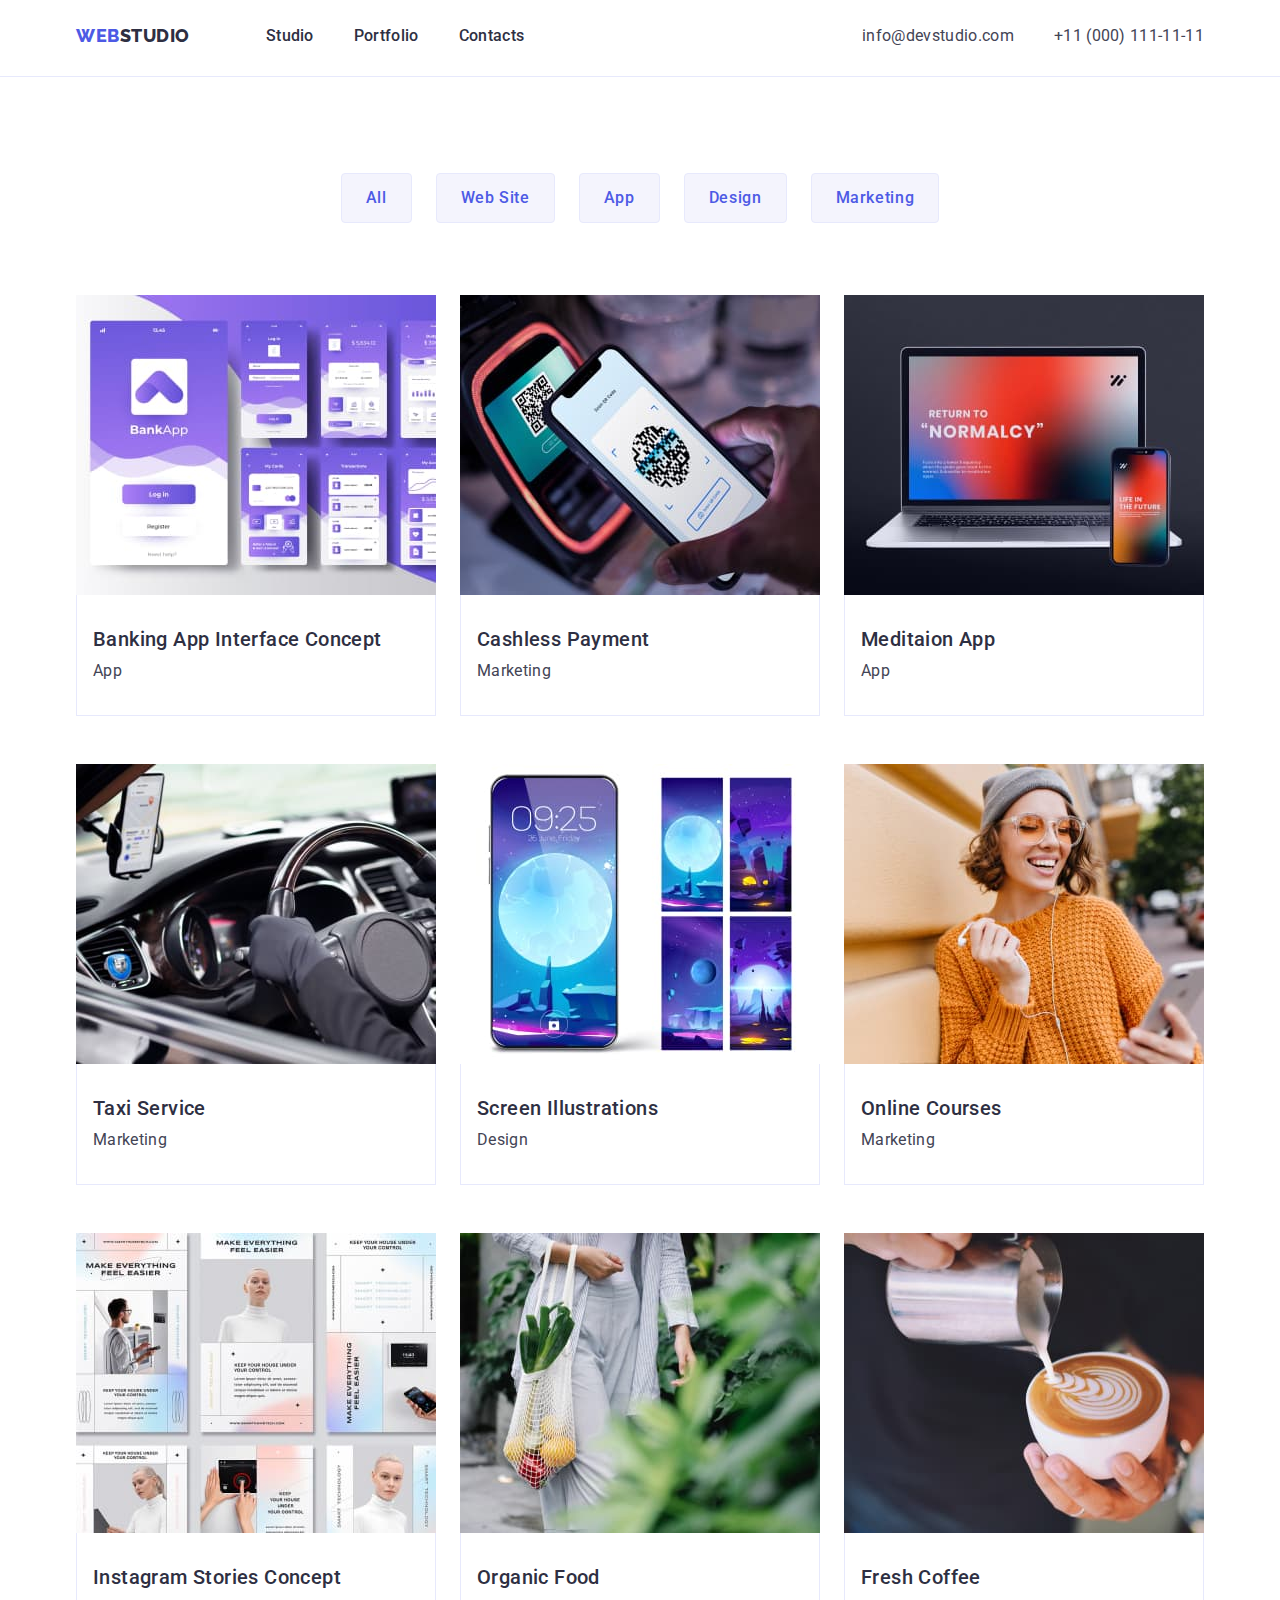
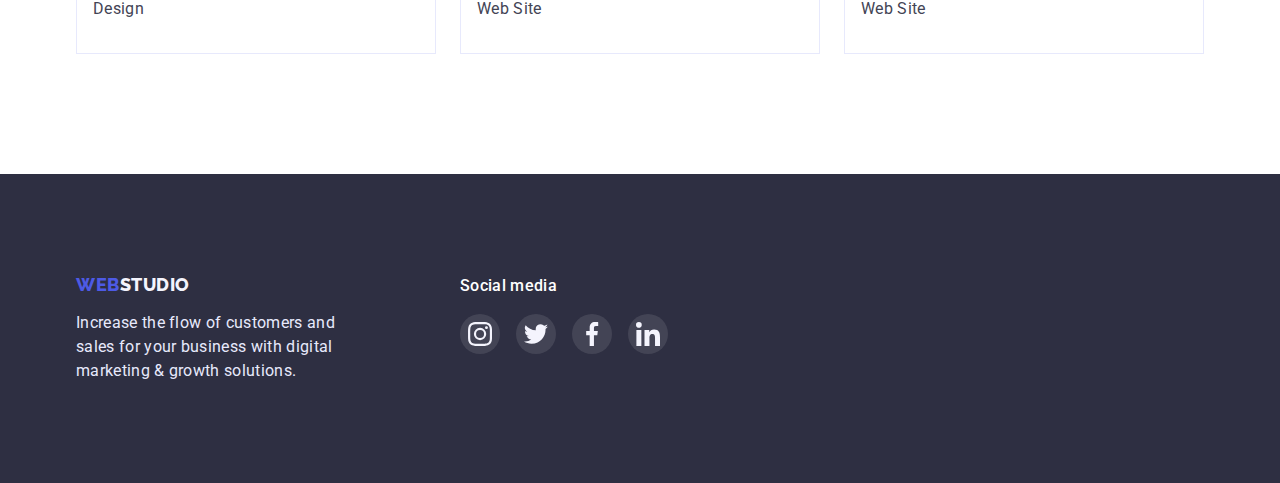
==== portfolio.html @ 8d1b03d1 "homework-5" ====
<!DOCTYPE html>
<html lang="en">
<head>
    <meta charset="UTF-8">
    <meta http-equiv="X-UA-Compatible" content="IE=edge">
    <meta name="viewport" content="width=device-width, initial-scale=1.0">
    <title>WEBSTUDIO</title>
    <link rel="stylesheet" href="https://cdn.jsdelivr.net/npm/modern-normalize@1.1.0/modern-normalize.min.css">
    <link rel="preconnect" href="https://fonts.googleapis.com">
    <link rel="preconnect" href="https://fonts.gstatic.com" crossorigin>
    <link href="https://fonts.googleapis.com/css2?family=Raleway:wght@800&family=Roboto:wght@400;500;700;900&display=swap" rel="stylesheet">
    <link rel="stylesheet" href="./css/styles.css">
    <link rel="stylesheet" href="">
</head>

<!------------------------------------------ Header ----------------------------------------------->

<body>
    <header class="header">
        <div class="container page-header-container">
            <nav class="header-navigation"> 
                <a class="logo link" href="./index.html">WEB<span class="logo-studio">STUDIO</span></a>
            <ul class="header-list list">
                <li class="header-item">
                    <a href="./index.html" class="header-link link">Studio</a></li>
                <li class="header-item">
                    <a href="./index.html" class="header-link link">Portfolio</a></li>
                <li class="header-item">
                    <a href="" class="header-link link">Contacts</a></li>            
            </ul>
        </nav>
        <ul class="contact list">
            <li class="contact-item"><a class="post-box link" href="mailto:info@devstudio.com">info@devstudio.com</a></li>
            <li class="contact-item"><a class="phone-number link" href="tel:+11(000)1111111"> +11 (000) 111-11-11</a></li>
        </ul>
        </div>
        </header>
    </div>
 <!--------------------------------------- /Header ----------------------------------------------->


<!-------------------------------------- Promo-Section --------------------------------------------->

<main>
 <section class="promo-section section-portfolio">
  <div class="container">
    <ul class="list btn-wrap">
        <li class="btn-item"><button class="btn" type="button">All</button></li>
        <li class="btn-item"><button class="btn" type="button">Web Site</button></li>
        <li class="btn-item"><button class="btn" type="button">App</button></li>
        <li class="btn-item"><button class="btn" type="button">Design</button></li>
        <li class="btn-item"><button class="btn" type="button">Marketing</button></li>
    </ul>

    <ul class="promo-list list">
        <li class="promo-card">
        <a href="" class="promo-card-link">
    <div class="overlay-promo-card">
        <img src="./img/gallery_1.jpg" alt="banking program" width="360"> 
        <p class="overlay">14 Stylish and User-Friendly App Design Concepts · Task Manager App · Calorie Tracker App · Exotic Fruit Ecommerce App · Cloud Storage App </p>
    </div> </a>
    <div class="promo-content">       
        <h2 class="first-title">Banking App Interface Concept</h2>
        <p class="first-text-title">App</p> 
    </div> 
    </li>
        <li class="promo-card">
        <a href="" class="promo-card-link">
        <div class="overlay-promo-card">
        <img src="./img/gallery_2.jpg" alt="cam scanner" width="360"> 
        <p class="overlay">14 Stylish and User-Friendly App Design Concepts · Task Manager App · Calorie Tracker App · Exotic Fruit Ecommerce App · Cloud Storage App </p>
        </div></a>
    <div class="promo-content">   
        <h2 class="first-title">Cashless Payment</h2>
        <p class="first-text-title">Marketing</p>
    </div> 
    </li>
        <li class="promo-card">
        <a href="" class="promo-card-link">
    <div class="overlay-promo-card">
        <img src="./img/gallery_3.jpg" alt="laptop and phone" width="360"> 
        <p class="overlay">14 Stylish and User-Friendly App Design Concepts · Task Manager App · Calorie Tracker App · Exotic Fruit Ecommerce App · Cloud Storage App </p>
    </div></a>
    <div class="promo-content">
        <h2 class="first-title">Meditaion App</h2>
        <p class="first-text-title">App</p>
    </div>      
    </li>
        <li class="promo-card">
        <a href="" class="promo-card-link">
    <div class="overlay-promo-card">
        <img src="./img/gallery_4.jpg" alt="the driver" width="360">
        <p class="overlay">14 Stylish and User-Friendly App Design Concepts · Task Manager App · Calorie Tracker App · Exotic Fruit Ecommerce App · Cloud Storage App </p>
    </div></a>
    <div class="promo-content">
        <h2 class="second-title">Taxi Service</h2>
        <p class="second-text-title">Marketing</p>
    </div> 
    </li>
        <li class="promo-card">
        <a href="" class="promo-card-link">
    <div class="overlay-promo-card">
        <img src="./img/gallery_5.jpg" alt="screen saver" width="360"> 
        <p class="overlay">14 Stylish and User-Friendly App Design Concepts · Task Manager App · Calorie Tracker App · Exotic Fruit Ecommerce App · Cloud Storage App </p>
    </div></a>
    <div class="promo-content">
        <h2 class="second-title">Screen Illustrations</h2>
        <p class="second-text-title">Design</p>
    </div> 
    </li>
        <li class="promo-card">
        <a href="" class="promo-card-link">
    <div class="overlay-promo-card">
        <img src="./img/gallery_6.jpg" alt="girl and phone" width="360"> 
        <p class="overlay">14 Stylish and User-Friendly App Design Concepts · Task Manager App · Calorie Tracker App · Exotic Fruit Ecommerce App · Cloud Storage App </p>
    </div></a>
    <div class="promo-content">
        <h2 class="second-title">Online Courses</h2>
        <p class="second-text-title">Marketing</p>
    </div> 
    </li>
        <li class="promo-card">
        <a href="" class="promo-card-link">
    <div class="overlay-promo-card">
        <img src="./img/gallery_7.jpg" alt="instagram stories" width="360">
        <p class="overlay">14 Stylish and User-Friendly App Design Concepts · Task Manager App · Calorie Tracker App · Exotic Fruit Ecommerce App · Cloud Storage App </p>
    </div></a>
    <div class="promo-content">
        <h2 class="third-title">Instagram Stories Concept</h2>
        <p class="third-text-title">Design</p>
    </div> 
    </li>
        <li class="promo-card">
        <a href="" class="promo-card-link">
    <div class="overlay-promo-card">
        <img src="./img/gallery_8.jpg" alt="food" width="360">
        <p class="overlay">14 Stylish and User-Friendly App Design Concepts · Task Manager App · Calorie Tracker App · Exotic Fruit Ecommerce App · Cloud Storage App </p>
    </div></a>
    <div class="promo-content">
        <h2 class="third-title">Organic Food</h2>
        <p class="third-text-title">Web Site</p>
    </div> 
    </li>
        <li class="promo-card">
        <a href="" class="promo-card-link">
    <div class="overlay-promo-card">
        <img src="./img/gallery_9.jpg" alt="a cup of coffee" width="360">
        <p class="overlay">14 Stylish and User-Friendly App Design Concepts · Task Manager App · Calorie Tracker App · Exotic Fruit Ecommerce App · Cloud Storage App </p>
    </div></a>
    <div class="promo-content">
        <h2 class="third-title">Fresh Coffee</h2>
        <p class="third-text-title">Web Site</p>
    </div> 
    </li>
    </ul>
  </div>
 </section>
</main>
<!-------------------------------------- /Promo-Section --------------------------------------------->

<!------------------------------------------ Footer ------------------------------------------------>

<footer class="footer">
<div class="container footer-container">
    
<div class="footer-logo">
        <a class="logo link" href="">WEB<span class="footer-logo-studio">STUDIO</span></a>
        <p class="footer-text">Increase the flow of customers and  sales for your business with digital marketing & growth solutions.</p>
</div>

<div class="social-media">
            <p class="social-text">Social media</p>
        <ul class="social-list list">
            <li class="social-item">
                <a href="" class="social-link">
                    <svg class="social-icon" width="24px" height="24px">
                        <use href="./img/icons.svg#icon-instagram"></use>
                    </svg>
                </a>
            </li>
            <li class="social-item">
            <a href="" class="social-link">
                <svg class="social-icon" width="24px" height="24px">
                    <use href="./img/icons.svg#icon-twitter"></use>
                </svg>
            </a></li>
            <li class="social-item">
                <a href="" class="social-link">
                    <svg class="social-icon" width="24px" height="24px">
                        <use href="./img/icons.svg#icon-facebook"></use>
                    </svg>
                </a>
            </li>
            <li class="social-item">
                <a href="" class="social-link">
                    <svg class="social-icon" width="24px" height="24px">
                        <use href="./img/icons.svg#icon-linkedin"></use>
                    </svg>
                </a>
            </li>
        </ul>
</div>

</div>
</footer>
</body>
</html>
<!------------------------------------------- /Footer ------------------------------------------------>
---- css/styles.css ----
:root {
    --accent-color: #4D5AE5;
    --headline-color: #2E2F42;
    --text-color: #434455;
    --footer-text-color:#E7E9FC;
    --btn-color: #4D5AE5;
    --btn-hover-color:#FFFFFF;
    --background-color: #2E2F42;
    --team-background-color: #F4F4FD;
    --customers-color:#2E2F42;
    }

body {
    font-family: 'Roboto', sans-serif;
    background: #FFFFFF;
    }

   button {
    cursor: pointer;
   }

   h1,
   h2,
   h3,
   h4,
   h5,
   h6,
   p {
    margin-top: 0%;
    margin-bottom: 0;
   }

   ul {
    margin-top: 0;
    margin-bottom: 0;
    padding-left: 0;
   }

   img {
    display: block;
   }

   .container {
    width: 1158px;
    margin-left: auto;
    margin-right: auto;
    padding-left: 15px;
    padding-right: 15px;
    /* outline: 1px solid red; */
   }

   .section {
    padding-top: 120px;
    padding-bottom: 120px;
   }
   
    .list {
    list-style: none;
    }

    .link {
    text-decoration: none;
    }

/*=================================== LOGO ====================================*/

.logo {
font-family: 'Raleway', sans-serif;
font-weight: 800;
font-size: 18px;
line-height: 1.17;
display: flex;
letter-spacing: 0.03em;
text-transform: uppercase;
color: #4D5AE5;
}

.logo-studio {
margin-right: 76px;
font-family: 'Raleway', sans-serif;
font-weight: 800;
font-size: 18px;
line-height: 1.17;
display: flex;
letter-spacing: 0.03em;
text-transform: uppercase;
color: #2E2F42;
}

.footer-logo-studio {
font-family: 'Raleway', sans-serif;
font-weight: 800;
font-size: 18px;
line-height: 1.17;
display: flex;
align-items: center;
letter-spacing: 0.03em;
text-transform: uppercase;
color: #F4F4FD;
}
/*=================================== /LOGO ====================================*/

/*================================ HEADER ====================================*/
.header {
padding-top: 24px;
padding-bottom: 28px;
border-bottom: 1px solid #E7E9FC;
border-top: none
}

.page-header-container {
display: flex;
align-items: center;
}

.header-navigation {
display: flex;
align-items: center;
}

.header-list {
display: flex;
align-items: center;
}



.header-item:not(:last-child) {
margin-right: 40px;

}
.contact {
display: flex;
margin-left: auto;
}

.contact > .contact-item:not(:last-child) {
margin-right: 40px;
}

.header-link {
position: relative;
font-weight: 500;
line-height: 1.5;
letter-spacing: 0.02em;
color: var(--headline-color);
transition: color 520ms cubic-bezier(0.4, 0, 0.2, 1); 
}

.header-link:hover,
.header-link:focus {
color: var(--accent-color);
}


.header-link::after {
content: "";
position: absolute;
display: block;
width: 100%;
height: 4px;
left: 0px;
bottom: 0px;
top: 48px;
background: #404BBF;
border-radius: 2px;
opacity: 0;
transition: opacity 250ms cubic-bezier(0.4, 0, 0.2, 1);
}

.header-link:hover::after {
    opacity: 1;
}


/*=== CONTACT ===*/
.post-box {
font-weight: 400;
line-height: 1.5;
letter-spacing: 0.02em;
color: var(--text-color);
transition: color 520ms cubic-bezier(0.4, 0, 0.2, 1); 

}

.post-box:hover,
.post-box:focus {
color:var(--accent-color);
}

.phone-number {
font-weight: 400;
line-height: 1.5;
letter-spacing: 0.02em;
color: var(--text-color);
}

.phone-number:hover,
.phone-number:focus{
color: var(--accent-color);
}
/*================================ /HEADER ====================================*/

/*=================================== HERO ====================================*/
.hero {
background: var(--background-color);
background-image: linear-gradient(
to right, 
rgba(46, 47, 66, 0.7), 
rgba(46, 47, 66, 0.7)), url(../img/people-office.jpg); 
background-size: cover;
background-position: center;
max-width: 1440px;
height: 600px;
margin: auto;
padding-top: 192px;
padding-bottom: 192px;
}



.hero-text {
max-width: 496px; 
font-weight: 700;
font-size: 56px;
line-height: 1.07;letter-spacing: 0.02em;
color: #FFFFFF;
margin: auto;
margin-bottom: 48px;
}

.hero > .container {
text-align: center;
}

.hero-btn {
display: inline-block;
padding: 16px 32px;
border-radius: 4px;
border-color: transparent;

font-family: 'Roboto', sans-serif;
font-weight: 500;
font-size: 16px;
line-height: 1.5;
align-items: center;
letter-spacing: 0.04em;
background-color: #4D5AE5;;
color: var(--btn-hover-color);
transition: color 520ms cubic-bezier(0.4, 0, 0.2, 1), background-color 520ms cubic-bezier(0.4, 0, 0.2, 1); 
; 

}

.hero-btn:hover,
.hero-btn:focus {
background-color:#404BBF;
color: var(--btn-hover-color);
}
/*=================================== /HERO ====================================*/

/*================================= HEADING ====================================*/
.icon {
padding: 24px 24px;
width: 100%;
height: 100%;
width: 264px;
height: 112px;
background: #F4F4FD;
border-radius: 4px;
margin-bottom: 8px;

}

.heading-list {
display: flex;
align-items: center;
gap: 24px;
}

.item-wrap {
flex-basis: calc((100%-24px) / 4)
}

.heading-item {
font-weight: 500;
font-size: 20px;
line-height: 1.2;
letter-spacing: 0.02em;
color: var(--headline-color);
margin-bottom: 8px;
}

.heading-text {
font-weight: 400;
line-height: 1.5;
letter-spacing: 0.02em;
color: var(--text-color);
}
/*================================= /HEADING ====================================*/

/*================================= BENEFITS ====================================*/
.benefits {
padding-bottom: 120px;
}

.benefits-list {
display: flex;
flex-wrap: wrap;
gap: 24px;
}

.benefits-card {
flex-basis: calc((100% - 48px) / 3);   
}

.benefits-title {
font-weight: 700;
font-size: 36px;
line-height: 1.11;
letter-spacing: 0.02em;
text-transform: capitalize;
color: var(--headline-color);
text-align: center;
margin-bottom: 72px;
}

/*================================= /BENEFITS ===================================*/

/*=================================== TEAM =====================================*/

.team-soc-list {
display: flex;
justify-content: center;
gap: 24px;
margin-bottom: 32px;
}

.team-soc-icon {
    fill: #F4F4FD;;
}

.team-soc-link {
display: flex;
justify-content: center;
align-items: center;
width: 40px;
height: 40px;
border-radius: 50%;
background-color:#4D5AE5;
transition: background-color 520ms cubic-bezier(0.4, 0, 0.2, 1); 

}

.team-soc-link:hover,
.team-soc-link:focus {
    background-color: #404BBF;
}

.team {
background: var(--team-background-color);     
}

.item {
background: #FFFFFF;
box-shadow: 0px 1px 6px rgba(46, 47, 66, 0.08),
 0px 1px 1px rgba(46, 47, 66, 0.16), 
 0px 2px 1px rgba(46, 47, 66, 0.08);
}

.team-list {
display: flex;
flex-wrap: wrap;
gap: 24px;
}

.team-title {
font-weight: 700;
font-size: 36px;
line-height: 1.11;
letter-spacing: 0.02em;
text-transform: capitalize;
color: var(--headline-color);
text-align: center;
margin-bottom: 72px;
}

.team-people {
font-weight: 500;
font-size: 20px;
line-height: 1.2;
letter-spacing: 0.02em;
color: var(--headline-color);
text-align: center;
margin-top: 32px;
margin-bottom: 8px;
}

.profecia {
font-weight: 400;
line-height: 1.5;
letter-spacing: 0.02em;
color: var(--text-color);
text-align: center;
margin-bottom: 8px;
}
/*================================== /TEAM =====================================*/

/*================================= PROMO-SECTION ==============================*/
.overlay {
position: absolute;
font-size: 16px;
line-height: 24px;
letter-spacing: 0.02em;
left: 0;
top: 0;
width: 100%;
height: 100%;
padding-top: 40px;
padding-bottom: 164px;
padding-left: 32px;
padding-right: 32px;
color: #F4F4FD;
background-color:rgba(77, 90, 229, 1);
transform: translate(0, 100%);
transition: transform 250ms linear;
}

.overlay-promo-card {
    position: relative;
    overflow: hidden;
}

.promo-card-link:hover .overlay,
.promo-card-link:focus .overlay {
    transform: translate(0, 0);
}

.promo-card:hover {
box-shadow: 0px 1px 6px rgba(46, 47, 66, 0.08);
}

.btn-item :hover,
.btn-item :focus {
box-shadow: 0px 3px 1px rgba(0, 0, 0, 0.1),
0px 2px 1px rgba(0, 0, 0, 0.08),
0px 2px 2px rgba(0, 0, 0, 0.12);
}

.section-portfolio {
padding-bottom: 120px;
}

.promo-section {
padding-top: 96px;
}

.promo-content {
padding-top: 32px;
padding-bottom: 32px;
padding-left: 16px;
border: 1px solid #E7E9FC;
border-top: none
}

.promo-list {
display: flex;
flex-wrap: wrap;
column-gap: 24px;
row-gap: 48px;
}

.btn-wrap {
display: flex;
flex-wrap: wrap;
gap: 24px;
margin-bottom: 72px;
justify-content: center
}

.btn {
padding: 12px 24px;
border: 1px solid #E7E9FC;
border-radius: 4px;
font-family: 'Roboto', sans-serif;
font-weight: 500;
font-size: 16px;
line-height: 1.5;
display: flex;
align-items: center;
text-align: center;
letter-spacing: 0.04em;
background-color:#F4F4FD;
color: var(--btn-color);
transition: color 520ms cubic-bezier(0.4, 0, 0.2, 1), background-color 520ms cubic-bezier(0.4, 0, 0.2, 1); 

}

.btn:hover,
.btn:focus {
background-color:#404BBF;
color:  var(--btn-hover-color);
}

.first-title {
font-weight: 500;
font-size: 20px;
line-height: 1.2;
letter-spacing: 0.02em;
color: var(--headline-color);
margin-bottom: 8px;
}

.first-text-title {
font-weight: 400;
font-size: 16px;
line-height: 1.5;
letter-spacing: 0.02em;
color: var(--text-color);
}

.second-title {
font-weight: 500;
font-size: 20px;
line-height: 1.2;
letter-spacing: 0.02em;
color: var(--headline-color);
margin-bottom: 8px;
}

.second-text-title {
font-weight: 400;
font-size: 16px;
line-height: 1.5;
letter-spacing: 0.02em;
color: var(--text-color);
}

.third-title {
font-weight: 500;
font-size: 20px;
line-height: 1.2;
letter-spacing: 0.02em;
color: var(--headline-color);
margin-bottom: 8px;
}

.third-text-title {
font-weight: 400;
font-size: 16px;
line-height: 1.5;
letter-spacing: 0.02em;
color: var(--text-color);
}

/*================================= /PROMO-SECTION ==============================*/

/*================================= CUSTOMERS ==============================*/
.customers {
    padding-top: 130px;
    padding-bottom: 120px;
}

.customers-title {
    font-weight: 700;
    font-size: 36px;
    line-height: 40px;
    text-align: center;
    letter-spacing: 0.02em;
    text-transform: capitalize;
    color: var(--customers-color);
    margin-bottom: 72px;
}
    
.customers-link {
    display: flex;
    justify-content: center;
    align-items: center;
    height: 88px;
    width: 168px;
    border: 1px solid #8E8F99;
    border-radius: 4px;
    transition: 520ms cubic-bezier(0.4, 0, 0.2, 1); 

}

.customers-link:hover,
.customers-link:focus {
    border: 1px solid #404BBF;

}

.customers-list {
    display: flex;
    justify-content: center;
    gap: 24px;
}
    
.customers-link:hover .customers-icon,
.customers-link:focus .customers-icon {
    fill: #404BBF;

}

        
.customers-icon {
    padding: 16px 32px;
    width: 100%;
    height: 100%;
    fill: #8E8F99;
    transition: 520ms cubic-bezier(0.4, 0, 0.2, 1); 

}   
   
/*================================= /CUSTOMERS ==============================*/


/* ============================== FOOTER ====================================== */
.footer {
background: var(--background-color);
padding-top: 100px;
padding-bottom: 100px;
}

.footer> .container {
    display: flex;
}

/* === SOCIAL-MEDIA === */
.social-list {
display: flex;
justify-content: center;
gap: 16px;
}


.social-link {
display: flex;
justify-content: center;
align-items: center;
width:40px;
height:40px;
border-radius: 50%;
background-color: rgba(255, 255, 255, 0.1);
transition: background-color 520ms cubic-bezier(0.4, 0, 0.2, 1); 

}

.social-link:hover,
.social-link:focus {
background-color:rgba(49, 208, 170, 1);
}

.social-icon {
fill: rgba(244, 244, 253, 1);
}


/* === FOOTER-LOGO === */
.footer-logo {
display: block;
margin-right: 120px;
}

.footer-text {
font-family: 'Roboto', sans-serif;
font-weight: 400;
font-size: 16px;
line-height: 1.5;
letter-spacing: 0.02em;
color: var(--footer-text-color);
max-width: 264px;
margin-top: 16px;
}
    
.social-text {
font-weight: 500;
font-size: 16px;
line-height: 24px;
letter-spacing: 0.02em;
color: #FFFFFF;
margin-bottom: 16px;
}


/* ============================== /FOOTER ====================================== */


/* ============================== MODAL WINDOW ====================================== */

.backdrop {
position: fixed;
top: 0;
left: 0;
z-index: 101;
width: 100%;
height: 100%;
background-color: rgba(46, 47, 66, 0.4);
transition: opacity 250ms cubic-bezier(0.4, 0, 0.2, 1), visibility 250ms cubic-bezier(0.4, 0, 0.2, 1);
}


.backdrop.is-hidden {
opacity: 0;
visibility: hidden;
pointer-events: none;
}


.modal {
position: absolute;
top: 50%;
left: 50%;
transform: translate(-50%, -50%) scale(1) rotate(0);
width: 408px;
height: 576px;
background-color: #FCFCFC;
transition: transform 250ms cubic-bezier(0.4, 0, 0.2, 1);
}

.backdrop.is-hidden .modal {
    transform: translate(-50%, -50%) scale(0) rotate(-360deg);
}

.modal-close-btn {
    position: absolute;
    top: 24px;
    right: 24px;
    display: flex;
    justify-content: center;
    align-items: center;
    width: 30px;
    height: 30px;
    border-radius: 50%;
    background-color: #E7E9FC;
    border: 1px solid rgba(0, 0, 0, 0.1);
    padding: 0;
    transition: background-color 520ms cubic-bezier(0.4, 0, 0.2, 1);
    

}

.modal-close-btn:hover,
.modal-close-btn:focus {
    background-color: rgba(64, 75, 191, 1);
}

.modal-close-btn-icon {
    transition: fill 520ms cubic-bezier(0.4, 0, 0.2, 1);
}

.modal-close-btn:hover .modal-close-btn-icon,
.modal-close-btn:focus .modal-close-btn-icon {
    fill: rgba(255, 255, 255, 1);
}
/* ============================== /MODAL WINDOW ====================================== */
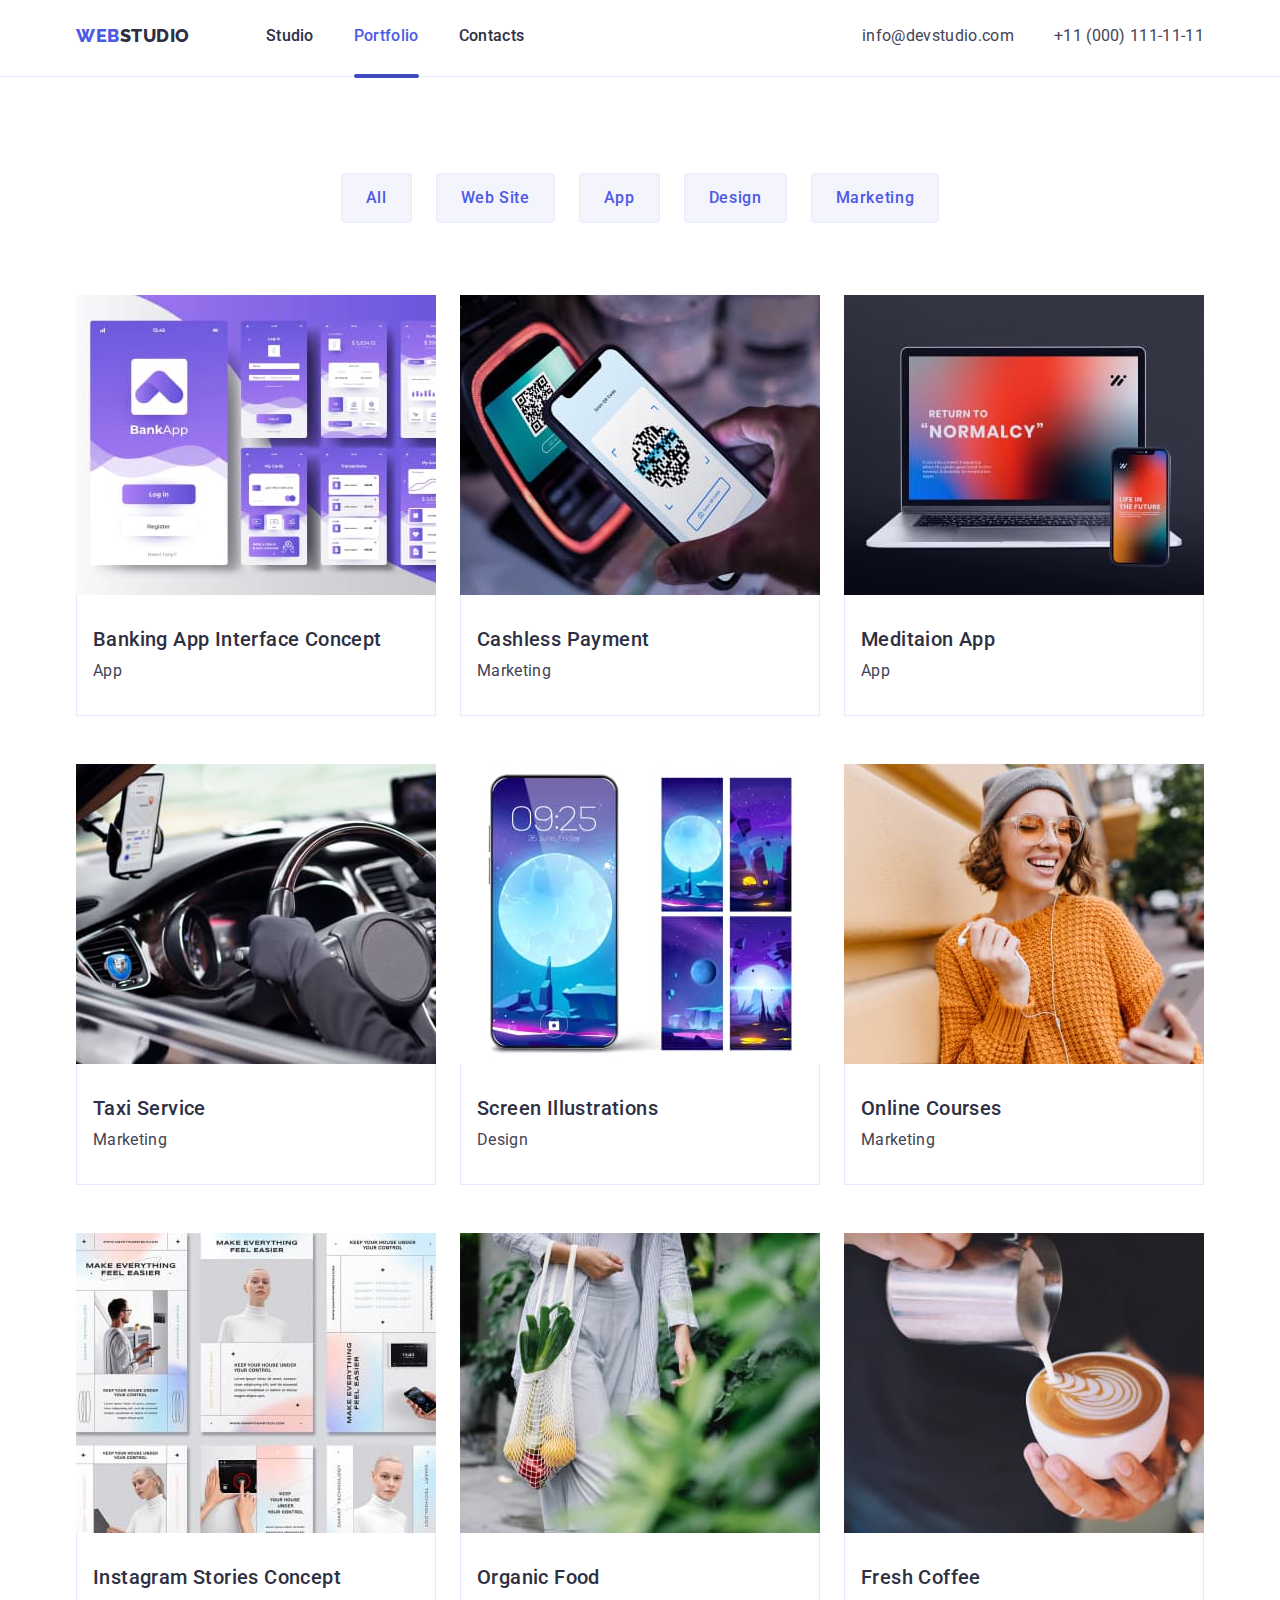
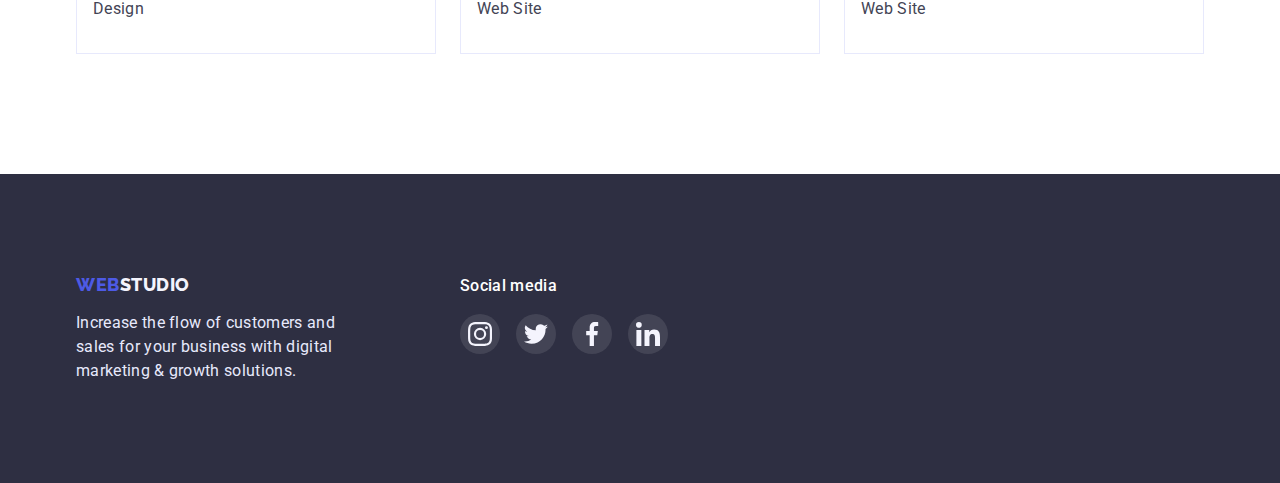
==== commit 9b752d28: "Correct-hm-5" ====
--- a/portfolio.html
+++ b/portfolio.html
@@ -22,9 +22,9 @@
                 <a class="logo link" href="./index.html">WEB<span class="logo-studio">STUDIO</span></a>
             <ul class="header-list list">
                 <li class="header-item">
-                    <a href="./index.html" class="header-link link">Studio</a></li>
+                    <a href="./index.html" class="header-link link ">Studio</a></li>
                 <li class="header-item">
-                    <a href="./index.html" class="header-link link">Portfolio</a></li>
+                    <a href="./index.html" class="header-link link current">Portfolio</a></li>
                 <li class="header-item">
                     <a href="" class="header-link link">Contacts</a></li>            
             </ul>
@@ -54,103 +54,103 @@
 
     <ul class="promo-list list">
         <li class="promo-card">
-        <a href="" class="promo-card-link">
-    <div class="overlay-promo-card">
+        <a href="" class="promo-card-link link">
+        <div class="overlay-promo-card">
         <img src="./img/gallery_1.jpg" alt="banking program" width="360"> 
         <p class="overlay">14 Stylish and User-Friendly App Design Concepts · Task Manager App · Calorie Tracker App · Exotic Fruit Ecommerce App · Cloud Storage App </p>
-    </div> </a>
+    </div> 
     <div class="promo-content">       
         <h2 class="first-title">Banking App Interface Concept</h2>
         <p class="first-text-title">App</p> 
-    </div> 
-    </li>
-        <li class="promo-card">
-        <a href="" class="promo-card-link">
+    </div> </a>
+    </li>
+        <li class="promo-card">
+        <a href="" class="promo-card-link link">
         <div class="overlay-promo-card">
         <img src="./img/gallery_2.jpg" alt="cam scanner" width="360"> 
         <p class="overlay">14 Stylish and User-Friendly App Design Concepts · Task Manager App · Calorie Tracker App · Exotic Fruit Ecommerce App · Cloud Storage App </p>
-        </div></a>
+        </div>
     <div class="promo-content">   
         <h2 class="first-title">Cashless Payment</h2>
         <p class="first-text-title">Marketing</p>
-    </div> 
-    </li>
-        <li class="promo-card">
-        <a href="" class="promo-card-link">
+    </div></a>
+    </li>
+        <li class="promo-card">
+        <a href="" class="promo-card-link link">
     <div class="overlay-promo-card">
         <img src="./img/gallery_3.jpg" alt="laptop and phone" width="360"> 
         <p class="overlay">14 Stylish and User-Friendly App Design Concepts · Task Manager App · Calorie Tracker App · Exotic Fruit Ecommerce App · Cloud Storage App </p>
-    </div></a>
+    </div>
     <div class="promo-content">
         <h2 class="first-title">Meditaion App</h2>
         <p class="first-text-title">App</p>
-    </div>      
-    </li>
-        <li class="promo-card">
-        <a href="" class="promo-card-link">
+    </div></a>     
+    </li>
+        <li class="promo-card">
+        <a href="" class="promo-card-link link">
     <div class="overlay-promo-card">
         <img src="./img/gallery_4.jpg" alt="the driver" width="360">
         <p class="overlay">14 Stylish and User-Friendly App Design Concepts · Task Manager App · Calorie Tracker App · Exotic Fruit Ecommerce App · Cloud Storage App </p>
-    </div></a>
+    </div>
     <div class="promo-content">
         <h2 class="second-title">Taxi Service</h2>
         <p class="second-text-title">Marketing</p>
-    </div> 
-    </li>
-        <li class="promo-card">
-        <a href="" class="promo-card-link">
+    </div></a>
+    </li>
+        <li class="promo-card">
+        <a href="" class="promo-card-link link">
     <div class="overlay-promo-card">
         <img src="./img/gallery_5.jpg" alt="screen saver" width="360"> 
         <p class="overlay">14 Stylish and User-Friendly App Design Concepts · Task Manager App · Calorie Tracker App · Exotic Fruit Ecommerce App · Cloud Storage App </p>
-    </div></a>
+    </div>
     <div class="promo-content">
         <h2 class="second-title">Screen Illustrations</h2>
         <p class="second-text-title">Design</p>
-    </div> 
-    </li>
-        <li class="promo-card">
-        <a href="" class="promo-card-link">
+    </div></a>
+    </li>
+        <li class="promo-card">
+        <a href="" class="promo-card-link link">
     <div class="overlay-promo-card">
         <img src="./img/gallery_6.jpg" alt="girl and phone" width="360"> 
         <p class="overlay">14 Stylish and User-Friendly App Design Concepts · Task Manager App · Calorie Tracker App · Exotic Fruit Ecommerce App · Cloud Storage App </p>
-    </div></a>
+    </div>
     <div class="promo-content">
         <h2 class="second-title">Online Courses</h2>
         <p class="second-text-title">Marketing</p>
-    </div> 
-    </li>
-        <li class="promo-card">
-        <a href="" class="promo-card-link">
+    </div></a>
+    </li>
+        <li class="promo-card">
+        <a href="" class="promo-card-link link">
     <div class="overlay-promo-card">
         <img src="./img/gallery_7.jpg" alt="instagram stories" width="360">
         <p class="overlay">14 Stylish and User-Friendly App Design Concepts · Task Manager App · Calorie Tracker App · Exotic Fruit Ecommerce App · Cloud Storage App </p>
-    </div></a>
+    </div>
     <div class="promo-content">
         <h2 class="third-title">Instagram Stories Concept</h2>
         <p class="third-text-title">Design</p>
-    </div> 
-    </li>
-        <li class="promo-card">
-        <a href="" class="promo-card-link">
+    </div></a>
+    </li>
+        <li class="promo-card">
+        <a href="" class="promo-card-link link">
     <div class="overlay-promo-card">
         <img src="./img/gallery_8.jpg" alt="food" width="360">
         <p class="overlay">14 Stylish and User-Friendly App Design Concepts · Task Manager App · Calorie Tracker App · Exotic Fruit Ecommerce App · Cloud Storage App </p>
-    </div></a>
+    </div>
     <div class="promo-content">
         <h2 class="third-title">Organic Food</h2>
         <p class="third-text-title">Web Site</p>
-    </div> 
-    </li>
-        <li class="promo-card">
-        <a href="" class="promo-card-link">
+    </div></a>
+    </li>
+        <li class="promo-card">
+        <a href="" class="promo-card-link link">
     <div class="overlay-promo-card">
         <img src="./img/gallery_9.jpg" alt="a cup of coffee" width="360">
         <p class="overlay">14 Stylish and User-Friendly App Design Concepts · Task Manager App · Calorie Tracker App · Exotic Fruit Ecommerce App · Cloud Storage App </p>
-    </div></a>
+    </div>
     <div class="promo-content">
         <h2 class="third-title">Fresh Coffee</h2>
         <p class="third-text-title">Web Site</p>
-    </div> 
+    </div></a>
     </li>
     </ul>
   </div>
--- a/css/styles.css
+++ b/css/styles.css
@@ -8,6 +8,7 @@
     --background-color: #2E2F42;
     --team-background-color: #F4F4FD;
     --customers-color:#2E2F42;
+    --transition: 250ms cubic-bezier(0.4, 0, 0.2, 1);
     }
 
 body {
@@ -72,7 +73,7 @@
 display: flex;
 letter-spacing: 0.03em;
 text-transform: uppercase;
-color: #4D5AE5;
+color: var(--accent-color);
 }
 
 .logo-studio {
@@ -144,7 +145,7 @@
 line-height: 1.5;
 letter-spacing: 0.02em;
 color: var(--headline-color);
-transition: color 520ms cubic-bezier(0.4, 0, 0.2, 1); 
+transition: color var(--transition); 
 }
 
 .header-link:hover,
@@ -165,8 +166,28 @@
 background: #404BBF;
 border-radius: 2px;
 opacity: 0;
-transition: opacity 250ms cubic-bezier(0.4, 0, 0.2, 1);
-}
+transition: transform var(--transition), opacity var(--transition);
+}
+
+.header-link.current::before {
+content: "";
+position: absolute;
+display: block;
+width: 100%;
+height: 4px;
+left: 0px;
+bottom: 0px;
+top: 48px;
+background: #404BBF;
+border-radius: 2px;
+opacity: 1;
+}
+
+
+.current {
+    color: #4D5AE5;
+}
+
 
 .header-link:hover::after {
     opacity: 1;
@@ -179,7 +200,7 @@
 line-height: 1.5;
 letter-spacing: 0.02em;
 color: var(--text-color);
-transition: color 520ms cubic-bezier(0.4, 0, 0.2, 1); 
+transition: color var(--transition); 
 
 }
 
@@ -245,9 +266,9 @@
 line-height: 1.5;
 align-items: center;
 letter-spacing: 0.04em;
-background-color: #4D5AE5;;
+background-color: var(--accent-color);
 color: var(--btn-hover-color);
-transition: color 520ms cubic-bezier(0.4, 0, 0.2, 1), background-color 520ms cubic-bezier(0.4, 0, 0.2, 1); 
+transition: color var(--transition), background-color var(--transition); 
 ; 
 
 }
@@ -255,7 +276,6 @@
 .hero-btn:hover,
 .hero-btn:focus {
 background-color:#404BBF;
-color: var(--btn-hover-color);
 }
 /*=================================== /HERO ====================================*/
 
@@ -347,8 +367,8 @@
 width: 40px;
 height: 40px;
 border-radius: 50%;
-background-color:#4D5AE5;
-transition: background-color 520ms cubic-bezier(0.4, 0, 0.2, 1); 
+background-color: var(--accent-color);
+transition: background-color var(--transition); 
 
 }
 
@@ -423,7 +443,7 @@
 color: #F4F4FD;
 background-color:rgba(77, 90, 229, 1);
 transform: translate(0, 100%);
-transition: transform 250ms linear;
+transition: transform var(--transition);
 }
 
 .overlay-promo-card {
@@ -492,7 +512,7 @@
 letter-spacing: 0.04em;
 background-color:#F4F4FD;
 color: var(--btn-color);
-transition: color 520ms cubic-bezier(0.4, 0, 0.2, 1), background-color 520ms cubic-bezier(0.4, 0, 0.2, 1); 
+transition: color var(--transition), background-color var(--transition), box-shadow var(--transition); 
 
 }
 
@@ -580,7 +600,7 @@
     width: 168px;
     border: 1px solid #8E8F99;
     border-radius: 4px;
-    transition: 520ms cubic-bezier(0.4, 0, 0.2, 1); 
+    transition: border var(--transition); 
 
 }
 
@@ -608,7 +628,7 @@
     width: 100%;
     height: 100%;
     fill: #8E8F99;
-    transition: 520ms cubic-bezier(0.4, 0, 0.2, 1); 
+    transition: fill var(--transition); 
 
 }   
    
@@ -642,7 +662,7 @@
 height:40px;
 border-radius: 50%;
 background-color: rgba(255, 255, 255, 0.1);
-transition: background-color 520ms cubic-bezier(0.4, 0, 0.2, 1); 
+transition: background-color var(--transition); 
 
 }
 
@@ -696,7 +716,7 @@
 width: 100%;
 height: 100%;
 background-color: rgba(46, 47, 66, 0.4);
-transition: opacity 250ms cubic-bezier(0.4, 0, 0.2, 1), visibility 250ms cubic-bezier(0.4, 0, 0.2, 1);
+transition: opacity var(--transition), visibility var(--transition);
 }
 
 
@@ -715,7 +735,7 @@
 width: 408px;
 height: 576px;
 background-color: #FCFCFC;
-transition: transform 250ms cubic-bezier(0.4, 0, 0.2, 1);
+transition: transform var(--transition);
 }
 
 .backdrop.is-hidden .modal {
@@ -735,7 +755,7 @@
     background-color: #E7E9FC;
     border: 1px solid rgba(0, 0, 0, 0.1);
     padding: 0;
-    transition: background-color 520ms cubic-bezier(0.4, 0, 0.2, 1);
+    transition: background-color var(--transition);
     
 
 }
@@ -746,7 +766,7 @@
 }
 
 .modal-close-btn-icon {
-    transition: fill 520ms cubic-bezier(0.4, 0, 0.2, 1);
+    transition: fill var(--transition);
 }
 
 .modal-close-btn:hover .modal-close-btn-icon,
